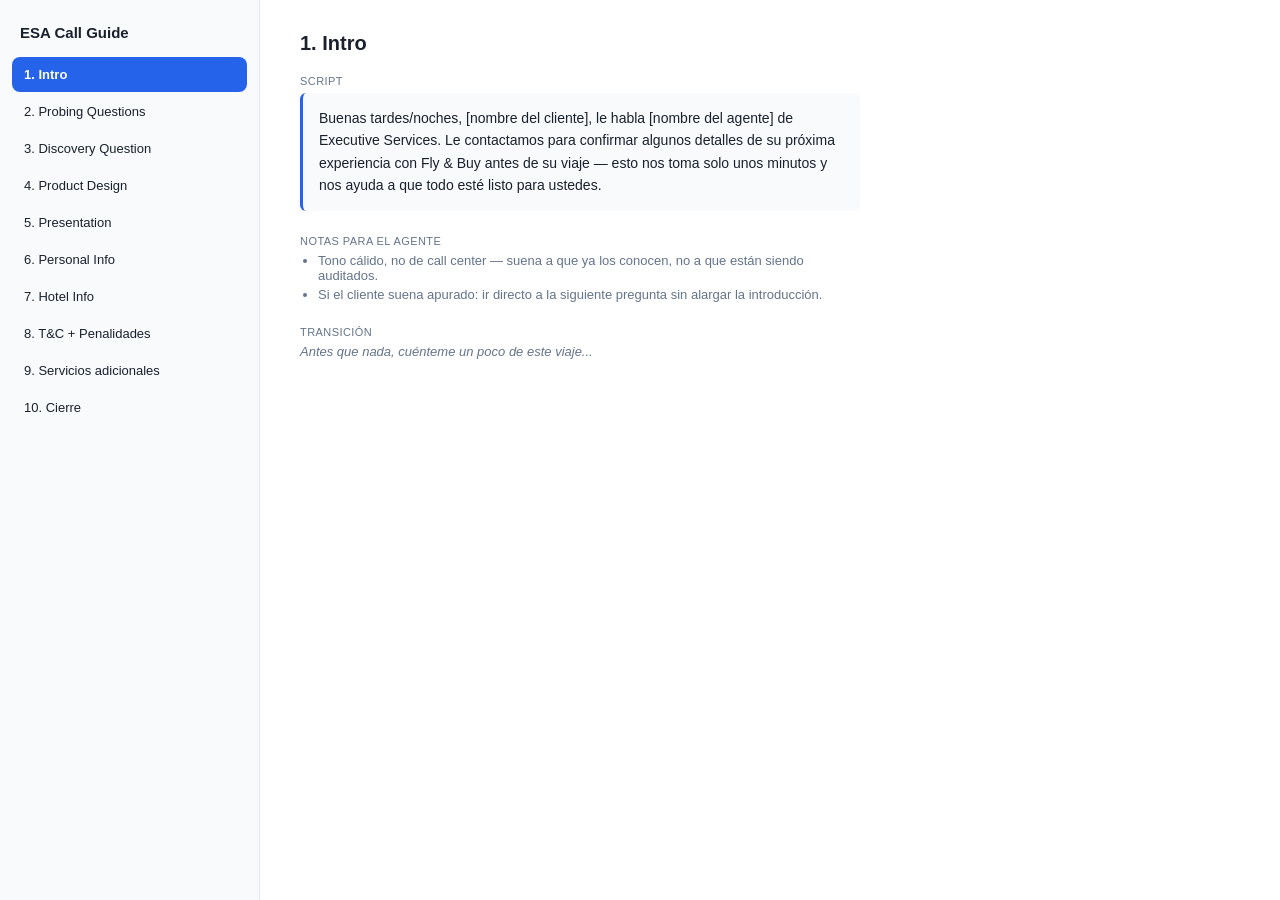
==== index.html @ 8ba3af3e "Add files via upload" ====
<!DOCTYPE html>
<html lang="es">
<head>
  <meta charset="UTF-8" />
  <meta name="viewport" content="width=device-width, initial-scale=1.0" />
  <title>ESA Verification Assistant</title>
  <link rel="stylesheet" href="style.css" />
</head>
<body>
  <div class="app">
    <aside class="sidebar">
      <h1 class="sidebar-title">ESA Call Guide</h1>
      <nav id="nav-list" class="nav-list"><!-- se llena con app.js --></nav>
    </aside>

    <main class="content" id="content">
      <!-- se llena con app.js -->
    </main>
  </div>

  <!-- content.js debe cargar ANTES que app.js -->
  <script src="content.js"></script>
  <script src="app.js"></script>
</body>
</html>
---- style.css ----
:root {
  --ink: #1a202c;
  --accent: #2563eb;
  --border: #e5e7eb;
  --bg-soft: #f8fafc;
  --muted: #64748b;
}

* { box-sizing: border-box; }

body {
  margin: 0;
  font-family: -apple-system, BlinkMacSystemFont, "Segoe UI", sans-serif;
  color: var(--ink);
  background: #ffffff;
}

.app {
  display: flex;
  min-height: 100vh;
}

.sidebar {
  width: 260px;
  flex-shrink: 0;
  background: var(--bg-soft);
  border-right: 1px solid var(--border);
  padding: 20px 12px;
}

.sidebar-title {
  font-size: 15px;
  font-weight: 600;
  margin: 4px 8px 16px;
}

.nav-list { display: flex; flex-direction: column; gap: 2px; }

.nav-item {
  text-align: left;
  padding: 10px 12px;
  border-radius: 8px;
  border: none;
  background: transparent;
  font-size: 13px;
  color: var(--ink);
  cursor: pointer;
  font-family: inherit;
}

.nav-item:hover { background: #eef2f7; }

.nav-item.active {
  background: var(--accent);
  color: #ffffff;
  font-weight: 600;
}

.content {
  flex: 1;
  padding: 32px 40px;
  max-width: 640px;
}

.section-title {
  font-size: 20px;
  font-weight: 600;
  margin-bottom: 20px;
}

.block {
  margin-bottom: 24px;
}

.block-label {
  font-size: 11px;
  text-transform: uppercase;
  letter-spacing: 0.04em;
  color: var(--muted);
  margin-bottom: 6px;
}

.script-text {
  background: var(--bg-soft);
  border-left: 3px solid var(--accent);
  padding: 14px 16px;
  border-radius: 6px;
  font-size: 14px;
  line-height: 1.6;
}

.question-text {
  font-size: 15px;
  font-weight: 600;
  margin-bottom: 10px;
}

.options {
  display: flex;
  flex-wrap: wrap;
  gap: 8px;
}

.option-chip {
  padding: 8px 14px;
  border-radius: 999px;
  border: 1.5px solid var(--border);
  background: #ffffff;
  font-size: 13px;
  cursor: pointer;
  font-family: inherit;
  color: var(--ink);
}

.option-chip.selected {
  border-color: var(--accent);
  background: #eaf1fd;
  color: var(--accent);
  font-weight: 600;
}

.notes-list {
  font-size: 13px;
  color: var(--muted);
  padding-left: 18px;
  margin: 0;
}

.notes-list li { margin-bottom: 4px; }

.transition-text {
  font-size: 13px;
  font-style: italic;
  color: var(--muted);
}

.empty-state {
  font-size: 13px;
  color: var(--muted);
}
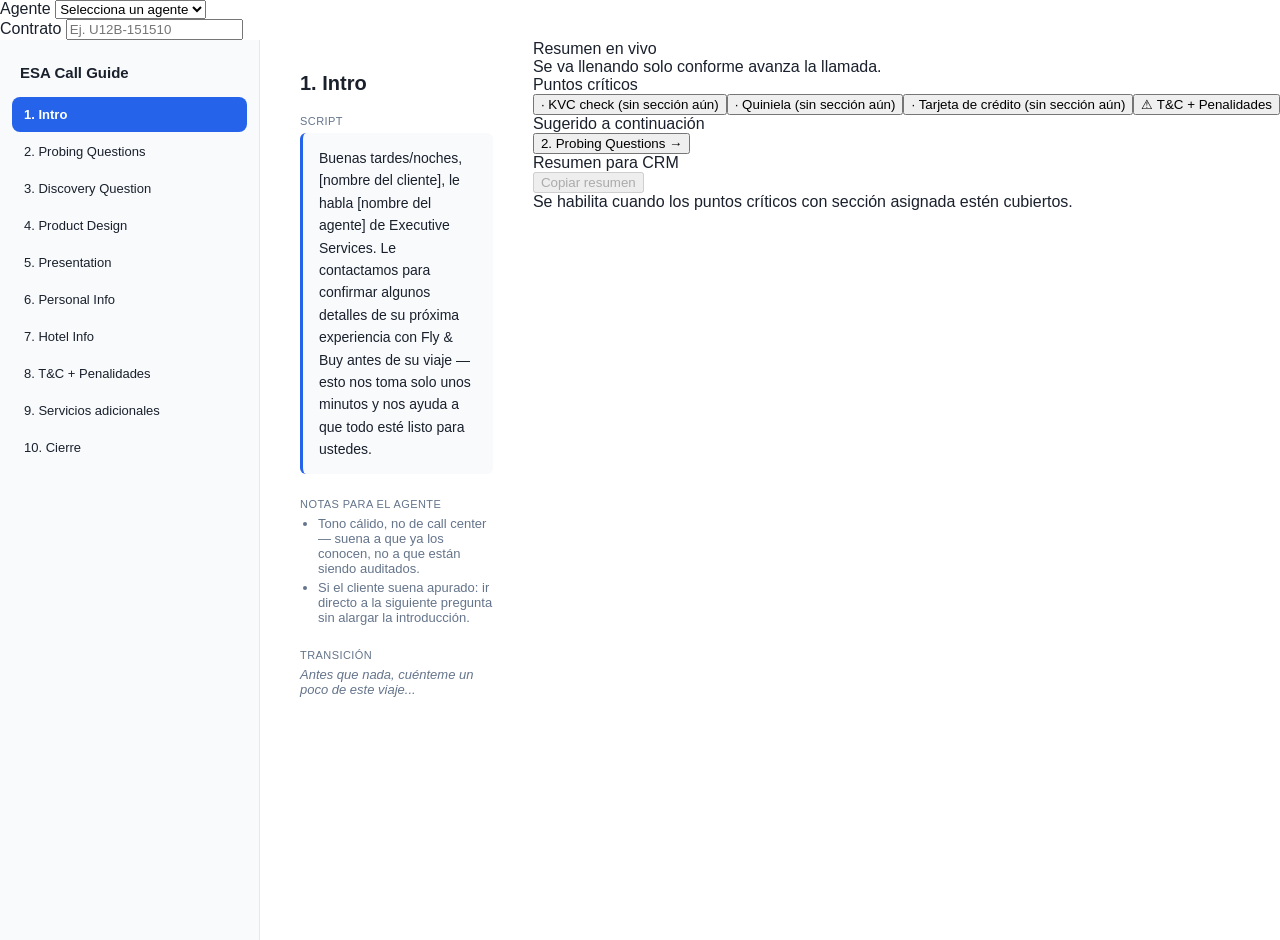
==== commit d809ab80: "Update index.html" ====
--- a/index.html
+++ b/index.html
@@ -7,6 +7,17 @@
   <link rel="stylesheet" href="style.css" />
 </head>
 <body>
+  <header class="topbar">
+    <div class="topbar-field">
+      <label for="agent-select">Agente</label>
+      <select id="agent-select"></select>
+    </div>
+    <div class="topbar-field">
+      <label for="contract-input">Contrato</label>
+      <input id="contract-input" type="text" placeholder="Ej. U12B-151510" />
+    </div>
+  </header>
+
   <div class="app">
     <aside class="sidebar">
       <h1 class="sidebar-title">ESA Call Guide</h1>
@@ -16,6 +27,10 @@
     <main class="content" id="content">
       <!-- se llena con app.js -->
     </main>
+
+    <aside class="right-panel" id="right-panel">
+      <!-- se llena con app.js -->
+    </aside>
   </div>
 
   <!-- content.js debe cargar ANTES que app.js -->
